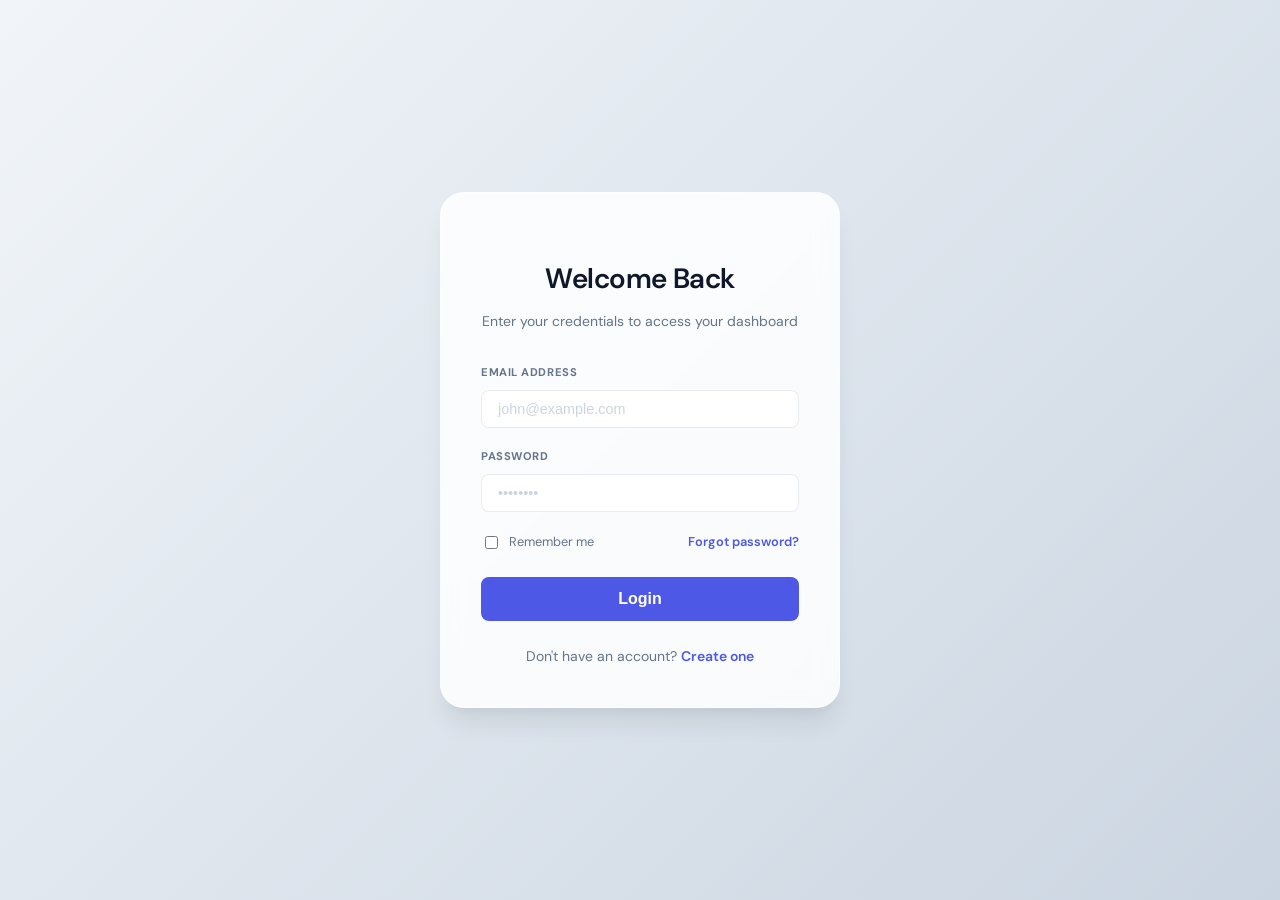
==== index.html @ 5fd9dfe4 "Initial frontend deployment" ====
<!DOCTYPE html>
<html lang="en">

<head>
    <meta charset="UTF-8" />
    <meta name="viewport" content="width=device-width, initial-scale=1.0" />
    <title>Samsan Books</title>

    <!-- Fonts -->
    <link rel="preconnect" href="https://fonts.googleapis.com">
    <link rel="preconnect" href="https://fonts.gstatic.com" crossorigin>
    <link
        href="https://fonts.googleapis.com/css2?family=DM+Sans:wght@400;500;600;700&family=JetBrains+Mono:wght@400;500&display=swap"
        rel="stylesheet">

    <!-- Main CSS -->
    <link rel="stylesheet" href="./css/main.css">
</head>

<body>
    <div id="error-display" style="display: none; background: #fee2e2; color: #991b1b; padding: 1rem; border: 1px solid #f87171; font-family: monospace; position: fixed; top: 0; left: 0; right: 0; z-index: 9999;">
        <strong>JavaScript Error Detected:</strong>
        <pre id="error-content"></pre>
    </div>
    <script>
        window.onerror = function(msg, url, lineNo, columnNo, error) {
            const display = document.getElementById('error-display');
            const content = document.getElementById('error-content');
            display.style.display = 'block';
            content.textContent = `${msg}\nat ${url}:${lineNo}:${columnNo}`;
            return false;
        };
        window.onunhandledrejection = function(event) {
            const display = document.getElementById('error-display');
            const content = document.getElementById('error-content');
            display.style.display = 'block';
            content.textContent = `Unhandled Promise Rejection: ${event.reason}`;
        };
    </script>

    <div class="app">

        <!-- Navbar -->
        <header id="navbar"></header>

        <!-- Main App -->
        <main class="main">

            <!-- Dynamic Page Header -->
            <section id="page-header"></section>

            <!-- Reports -->
            <section id="reportsView" class="view active"></section>

            <!-- Purchases -->
            <section id="purchaseView" class="view"></section>

            <!-- Sales -->
            <section id="salesView" class="view"></section>

            <!-- Cash -->
            <section id="cashView" class="view"></section>

        </main>

    </div>

    <script type="module" src="./js/app.js"></script>
</body>

</html>
---- css/main.css ----
@import './base/reset.css';
@import './base/variables.css';
@import './base/typography.css';

@import './layout/app.css';
@import './layout/navbar.css';
@import './layout/grid.css';
@import './layout/responsive.css';

@import './components/buttons.css';
@import './components/cards.css';
@import './components/forms.css';
@import './components/tables.css';
@import './components/toolbar.css';
@import './components/badges.css';

@import './pages/purchases.css';
@import './pages/sales.css';
@import './pages/cash.css';
@import './pages/reports.css';
@import './pages/print.css';
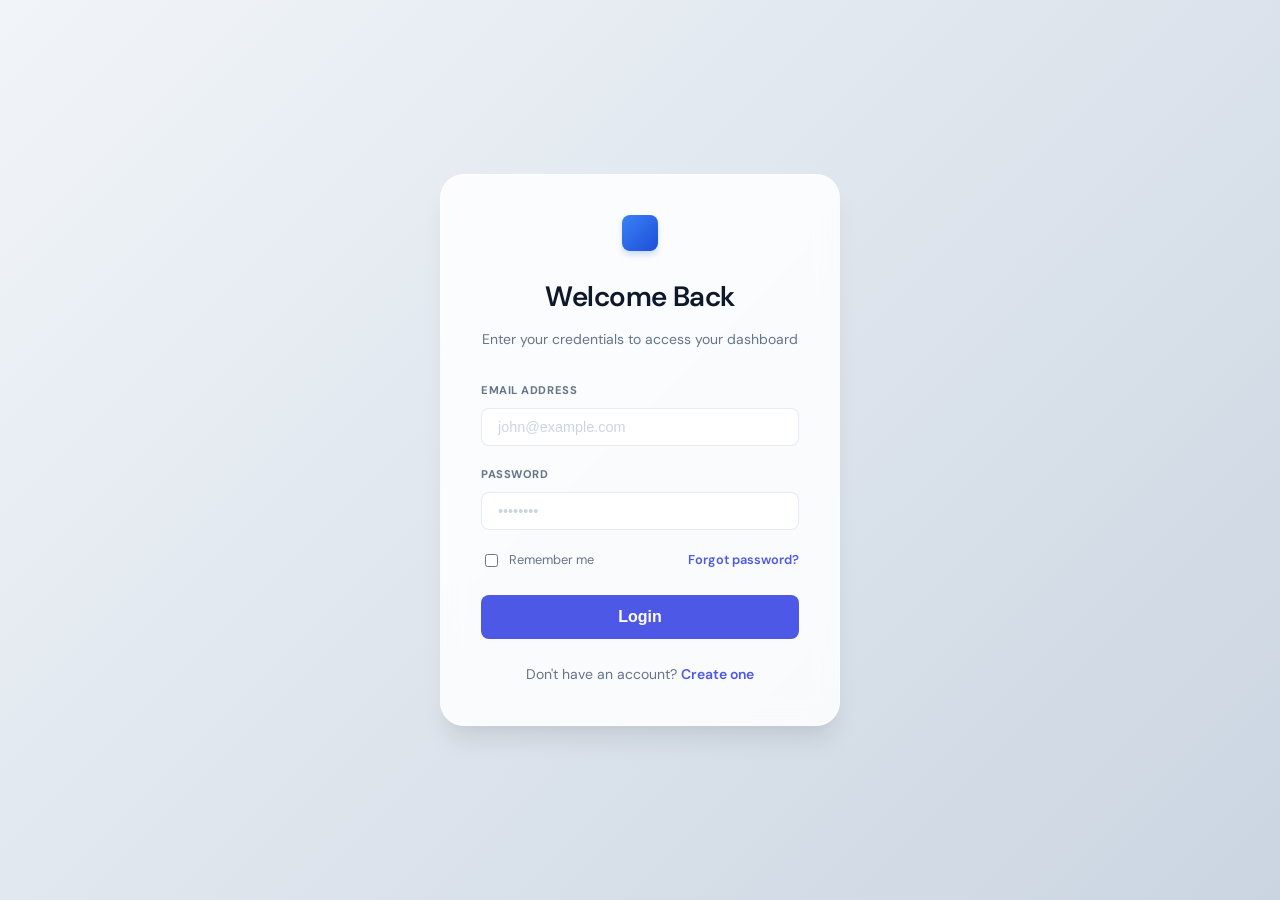
==== commit 9afc10c4: "Fixed deleted issue" ====
--- a/index.html
+++ b/index.html
@@ -65,7 +65,7 @@
 
     </div>
 
-    <script type="module" src="./js/app.js"></script>
+    <script type="module" src="./js/app.js?v=1.0.4"></script>
 </body>
 
 </html>
